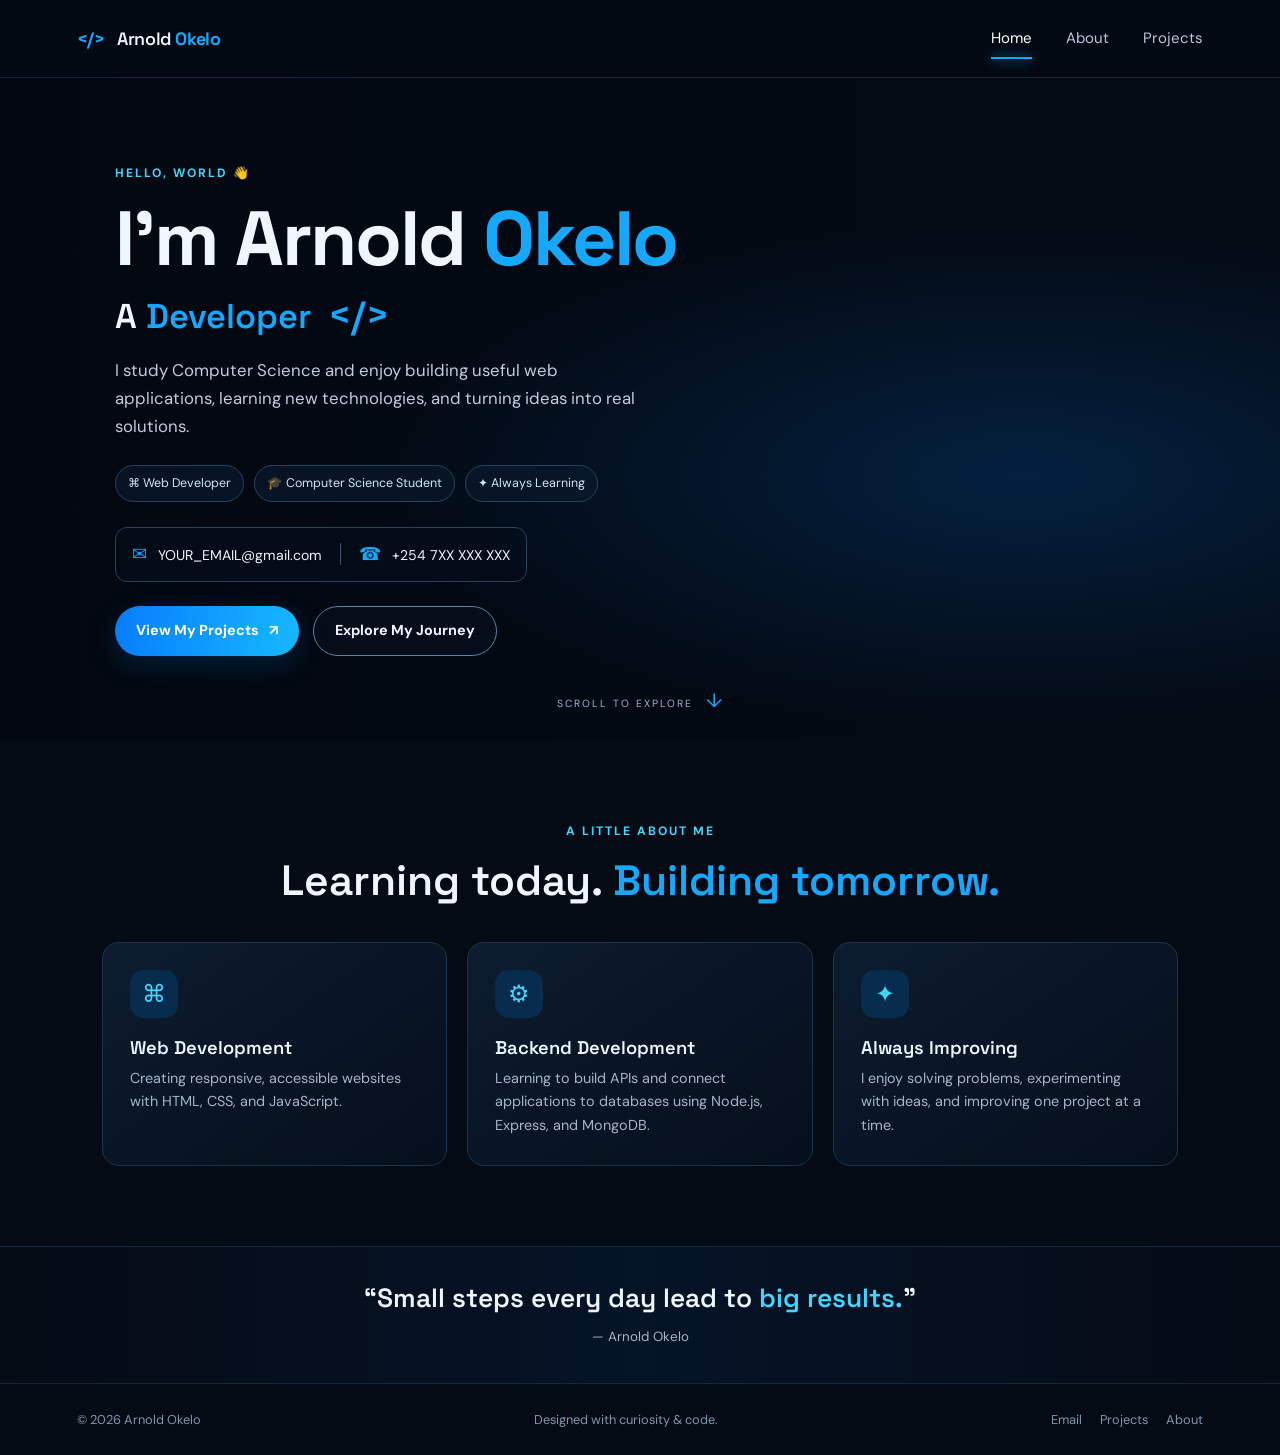
==== index.html @ e03dd4ee "Add files via upload" ====
<!DOCTYPE html>
<html lang="en">
<head>
  <meta charset="UTF-8">
  <meta name="viewport" content="width=device-width, initial-scale=1.0">
  <meta name="description" content="Arnold Okelo — Computer Science student and developer portfolio.">
  <title>Arnold Okelo | Developer</title>
  <link rel="stylesheet" href="style.css">
  <script src="script.js" defer></script>
</head>
<body>
  <header class="site-header">
    <a class="brand" href="index.html"><span class="brand-mark">&lt;/&gt;</span> Arnold <b>Okelo</b></a>
    <button class="menu-toggle" aria-label="Toggle navigation" aria-expanded="false"><span></span><span></span><span></span></button>
    <nav class="nav-links">
      <a class="active" href="index.html">Home</a><a href="about.html">About</a><a href="projects.html">Projects</a>
    </nav>
  </header>

  <main>
    <section class="hero">
      <div class="hero-content">
        <p class="eyebrow">HELLO, WORLD 👋</p>
        <h1>I'm Arnold <span>Okelo</span></h1>
        <h2>A <span class="typed-role">Developer</span> <span class="code-mark">&lt;/&gt;</span></h2>
        <p class="hero-copy">I study Computer Science and enjoy building useful web applications, learning new technologies, and turning ideas into real solutions.</p>
        <div class="pills"><span>⌘ Web Developer</span><span>🎓 Computer Science Student</span><span>✦ Always Learning</span></div>
        <div class="contact-strip">
          <a href="mailto:YOUR_EMAIL@gmail.com"><span>✉</span> YOUR_EMAIL@gmail.com</a>
          <i></i>
          <a href="tel:+254700000000"><span>☎</span> +254 7XX XXX XXX</a>
        </div>
        <div class="hero-actions">
          <a class="button primary" href="projects.html">View My Projects <span>↗</span></a>
          <a class="button outline" href="about.html">Explore My Journey</a>
        </div>
      </div>
      <div class="scroll-note">SCROLL TO EXPLORE <span>↓</span></div>
    </section>

    <section class="section">
      <div class="section-heading"><p class="eyebrow">A LITTLE ABOUT ME</p><h2>Learning today. <span>Building tomorrow.</span></h2></div>
      <div class="feature-grid">
        <article class="feature-card"><div class="feature-icon">⌘</div><h3>Web Development</h3><p>Creating responsive, accessible websites with HTML, CSS, and JavaScript.</p></article>
        <article class="feature-card"><div class="feature-icon">⚙</div><h3>Backend Development</h3><p>Learning to build APIs and connect applications to databases using Node.js, Express, and MongoDB.</p></article>
        <article class="feature-card"><div class="feature-icon">✦</div><h3>Always Improving</h3><p>I enjoy solving problems, experimenting with ideas, and improving one project at a time.</p></article>
      </div>
    </section>

    <section class="quote-band"><p>“Small steps every day lead to <span>big results.</span>”</p><small>— Arnold Okelo</small></section>
  </main>

  <footer class="footer"><span>© <span data-year></span> Arnold Okelo</span><span>Designed with curiosity &amp; code.</span><div class="footer-links"><a href="mailto:YOUR_EMAIL@gmail.com">Email</a><a href="projects.html">Projects</a><a href="about.html">About</a></div></footer>
</body>
</html>
---- style.css ----
@import url('https://fonts.googleapis.com/css2?family=DM+Sans:wght@400;500;600;700&family=Space+Grotesk:wght@400;500;600;700&display=swap');
:root{--bg:#050b15;--panel:#0a1423;--panel2:#0d1b2d;--line:#1a3551;--text:#eef6ff;--muted:#a5b6ca;--blue:#16a8ff;--cyan:#42d5ff;--purple:#8365ff}
*{box-sizing:border-box}html{scroll-behavior:smooth}body{margin:0;background:var(--bg);color:var(--text);font-family:'DM Sans',sans-serif;line-height:1.65}a{color:inherit;text-decoration:none}button{font:inherit}.site-header{height:78px;display:flex;align-items:center;justify-content:space-between;padding:0 clamp(22px,6vw,90px);background:rgba(4,10,20,.92);border-bottom:1px solid rgba(58,124,178,.25);position:sticky;top:0;z-index:20;backdrop-filter:blur(16px)}.brand{font-family:'Space Grotesk',sans-serif;font-size:1.12rem;font-weight:600;letter-spacing:-.4px}.brand b,.brand-mark{color:var(--blue)}.brand-mark{font-weight:700;margin-right:8px}.nav-links{display:flex;gap:34px;align-items:center}.nav-links a{font-size:.94rem;color:#b9c7d8;position:relative;padding:8px 0}.nav-links a:hover,.nav-links a.active{color:white}.nav-links a.active:after{content:"";position:absolute;height:2px;width:100%;bottom:0;left:0;background:var(--blue);box-shadow:0 0 12px var(--blue)}.menu-toggle{display:none;background:none;border:0;padding:8px}.menu-toggle span{display:block;width:24px;height:2px;background:#eaf5ff;margin:5px}
.hero{min-height:660px;display:flex;align-items:center;padding:85px clamp(22px,9vw,140px);position:relative;isolation:isolate;overflow:hidden;background:linear-gradient(90deg,rgba(3,8,16,.98) 0%,rgba(3,9,19,.92) 38%,rgba(3,9,19,.45) 72%,rgba(3,9,19,.42) 100%),linear-gradient(0deg,#050b15 0%,transparent 23%),url('https://images.unsplash.com/photo-1496181133206-80ce9b88a853?auto=format&fit=crop&w=2000&q=85') center/cover no-repeat}.hero:after{content:"";position:absolute;inset:0;z-index:-1;background:radial-gradient(ellipse at 80% 60%,rgba(0,134,255,.18),transparent 45%);pointer-events:none}.hero-content{max-width:670px;position:relative;z-index:1}.eyebrow{color:var(--cyan);font-size:.76rem;font-weight:700;letter-spacing:2px;margin:0 0 14px}.hero h1,.page-intro h1{font:700 clamp(2.7rem,6vw,5rem)/1.07 'Space Grotesk',sans-serif;letter-spacing:-2px;margin:0 0 12px}.hero h1 span,.hero h2 span,.section-heading h2 span,.page-intro h1 span,.learning-panel h2 span{color:var(--blue)}.hero h2{font:600 clamp(1.5rem,3vw,2.15rem) 'Space Grotesk',sans-serif;margin:0 0 18px}.code-mark{color:var(--cyan);font-size:1.1em;margin-left:8px}.hero-copy{max-width:520px;color:#c0cede;font-size:1.05rem}.pills{display:flex;flex-wrap:wrap;gap:10px;margin:25px 0}.pills span,.tags span{border:1px solid #234360;background:rgba(9,25,43,.7);border-radius:99px;padding:7px 12px;font-size:.78rem;color:#d3e5f7}.contact-strip{display:flex;align-items:center;gap:18px;flex-wrap:wrap;border:1px solid #244461;background:rgba(3,12,24,.75);border-radius:12px;padding:12px 16px;width:max-content;max-width:100%;font-size:.88rem}.contact-strip a span{color:var(--blue);font-size:1.1rem;margin-right:7px}.contact-strip i{height:22px;width:1px;background:#35516d}.hero-actions{display:flex;gap:14px;flex-wrap:wrap;margin-top:24px}.button{display:inline-flex;align-items:center;justify-content:center;gap:10px;padding:12px 21px;border-radius:99px;font-weight:700;font-size:.9rem;transition:transform .2s,box-shadow .2s}.button:hover{transform:translateY(-2px)}.primary{background:linear-gradient(100deg,#087cff,#16b9ff);color:white;box-shadow:0 8px 28px rgba(0,132,255,.18)}.outline{border:1px solid #5a83a7;background:rgba(5,15,28,.7)}.outline:hover{border-color:var(--cyan)}.scroll-note{position:absolute;bottom:24px;left:50%;transform:translateX(-50%);font-size:.65rem;letter-spacing:2px;color:#9eb6ce}.scroll-note span{color:var(--blue);font-size:1.2rem;margin-left:8px}.section{padding:80px clamp(22px,8vw,120px)}.section-heading{text-align:center;margin:0 auto 36px;max-width:720px}.section-heading h2{font:600 clamp(1.8rem,3.6vw,2.65rem)/1.2 'Space Grotesk',sans-serif;margin:0 0 12px}.feature-grid{display:grid;grid-template-columns:repeat(3,1fr);gap:20px;max-width:1150px;margin:auto}.feature-card,.panel,.tech-card,.project-card{background:linear-gradient(145deg,rgba(13,29,48,.96),rgba(6,15,28,.96));border:1px solid var(--line);border-radius:17px}.feature-card{padding:27px}.feature-icon{display:grid;place-items:center;width:48px;height:48px;border-radius:14px;background:#082c4d;color:var(--cyan);font-size:1.5rem}.feature-card h3{font:600 1.15rem 'Space Grotesk',sans-serif;margin:18px 0 8px}.feature-card p,.tech-card p,.project-body>p:not(.project-type){color:var(--muted);font-size:.9rem;margin:0}.quote-band{padding:34px 20px;text-align:center;border-top:1px solid #11283e;border-bottom:1px solid #11283e;background:linear-gradient(90deg,transparent,rgba(0,119,255,.08),transparent)}.quote-band p{font:600 clamp(1.15rem,2.5vw,1.65rem) 'Space Grotesk',sans-serif;margin:0 0 8px}.quote-band p span{color:var(--cyan)}.quote-band small{color:var(--muted)}.footer{padding:25px clamp(22px,6vw,90px);display:flex;justify-content:space-between;align-items:center;gap:15px;flex-wrap:wrap;color:#8196ad;font-size:.8rem}.footer-links{display:flex;gap:18px}.footer a:hover{color:var(--cyan)}
.page-main{min-height:70vh}.page-intro{text-align:center;padding:76px 22px 48px;background:radial-gradient(ellipse at 50% 0%,rgba(0,119,255,.16),transparent 65%)}.page-intro h1{font-size:clamp(2.5rem,5vw,4rem);letter-spacing:-1.5px}.page-intro>p:last-child{color:var(--muted);margin:14px auto 0;max-width:700px}.about-layout{display:grid;grid-template-columns:.92fr 1.08fr;gap:22px;padding:0 clamp(22px,8vw,120px);max-width:1400px;margin:0 auto}.panel{padding:28px}.bio-panel h2,.skills-panel h2,.learning-panel h2{font:600 1.45rem 'Space Grotesk',sans-serif;margin:12px 0}.bio-panel>p{font-size:.92rem;color:var(--muted)}.avatar{width:68px;height:68px;border:1px solid #176db2;background:radial-gradient(circle at 35% 30%,#123e68,#071321);border-radius:20px;display:grid;place-items:center;font:700 1.4rem 'Space Grotesk';color:var(--cyan)}.bio-facts{border-top:1px solid var(--line);margin-top:24px;padding-top:12px}.bio-facts p{display:grid;grid-template-columns:24px 90px 1fr;gap:7px;align-items:center;font-size:.82rem}.bio-facts p span:first-child{color:var(--cyan)}.bio-facts p span:last-child{color:#c3d1e1;overflow-wrap:anywhere}.compact{text-align:left;margin-bottom:25px}.compact h2{margin:0 0 5px}.muted{font-size:.83rem;color:var(--muted);margin:0}.skill{margin:18px 0}.skill>div:first-child{display:flex;justify-content:space-between;font-size:.86rem;margin-bottom:8px}.skill b{color:var(--cyan);font-size:.8rem}.progress{height:8px;background:#172b40;border-radius:99px;overflow:hidden}.progress span{display:block;height:100%;border-radius:99px;background:linear-gradient(90deg,#087cff,#35d4ff);box-shadow:0 0 12px #087cff66}.tech-grid{display:grid;grid-template-columns:repeat(4,1fr);gap:18px;max-width:1200px;margin:auto}.tech-card{padding:24px;position:relative}.tech-card h3{font:600 1.1rem 'Space Grotesk',sans-serif;margin:12px 0 7px}.tech-symbol{display:grid;place-items:center;width:44px;height:44px;border-radius:12px;background:#0c2a45;color:var(--cyan);font-weight:700;font-size:1.1rem}.tech-card.favourite{border-color:#2674a9;box-shadow:inset 0 0 30px #087cff0a}.tech-card small{display:inline-block;color:var(--cyan);font-size:.62rem;letter-spacing:1px;margin-top:14px}.learning-panel{margin:0 clamp(22px,8vw,120px) 70px;display:flex;justify-content:space-between;align-items:center;gap:25px;background:linear-gradient(110deg,#0b1a2d,#091326)}.learning-panel>div{max-width:720px}.learning-panel h2{margin:0 0 8px}.learning-panel p:last-child{color:var(--muted);margin-bottom:0}.filter-bar{display:flex;justify-content:center;gap:10px;flex-wrap:wrap;padding:0 20px 30px}.filter{border:1px solid var(--line);background:#091523;color:#aebfd2;border-radius:99px;padding:9px 17px;cursor:pointer;font-size:.82rem}.filter:hover,.filter.active{background:#087cff;color:white;border-color:#087cff}.project-grid{display:grid;grid-template-columns:repeat(3,minmax(0,1fr));gap:20px;padding:0 clamp(22px,7vw,100px) 65px;max-width:1500px;margin:auto}.project-card{overflow:hidden;transition:transform .2s,border-color .2s}.project-card:hover{transform:translateY(-4px);border-color:#2778ad}.project-art{height:175px;position:relative;display:flex;align-items:center;justify-content:center;overflow:hidden}.project-art>span{font:700 3rem 'Space Grotesk';color:#d9f4ff;position:absolute;left:20px;top:10px;text-shadow:0 0 25px #16a8ff}.art-expense{background:radial-gradient(circle at 80% 20%,#0b6d83,#071627 60%)}.mini-window{width:72%;height:115px;border:1px solid #236079;border-radius:9px;background:#0b1a2a;padding:13px;display:flex;flex-direction:column;gap:4px;box-shadow:0 12px 35px #0006}.mini-window b{font-size:.57rem;letter-spacing:1px;color:#90c8dc}.mini-window strong{font-size:1.5rem;color:#f4fbff}.mini-window small{font-size:.62rem;color:#92a9bc}.mini-bars{display:flex;align-items:end;gap:6px;height:23px}.mini-bars i{display:block;width:18%;background:linear-gradient(#19d7dc,#087cff);border-radius:4px 4px 0 0;height:60%}.mini-bars i:nth-child(2){height:90%}.mini-bars i:nth-child(3){height:45%}.mini-bars i:nth-child(4){height:75%}.art-library{background:radial-gradient(circle at 80% 20%,#1d3b75,#081426 65%)}.library-lines{width:55%;display:grid;gap:10px;margin-left:45px}.library-lines i,.portfolio-lines i,.api-lines i{height:13px;border-radius:4px;background:#28557a}.library-lines i:nth-child(2){width:75%}.library-lines i:nth-child(3){width:90%}.library-lines i:nth-child(4){width:60%}.art-portfolio{background:linear-gradient(120deg,#071323,#142c50,#071323)}.portfolio-lines{display:grid;gap:10px;width:48%;margin-left:50px}.portfolio-lines i{height:7px;background:#138fff}.portfolio-lines i:nth-child(2){width:80%}.portfolio-lines i:nth-child(3){width:55%}.art-api{background:radial-gradient(circle at 80% 20%,#254a43,#071526 60%)}.api-lines{display:grid;gap:8px;width:55%;margin-left:50px}.api-lines i{height:8px;background:#2bbd98}.api-lines i:nth-child(2){width:70%}.api-lines i:nth-child(3){width:85%}.art-market{background:radial-gradient(circle at 80% 20%,#523b86,#0a1527 65%)}.market-circles{display:flex;gap:12px;margin-left:55px}.market-circles i{width:37px;height:48px;border-radius:8px;background:#1a9cd0;box-shadow:0 0 20px #16a8ff33}.market-circles i:nth-child(2){background:#8b6bff;height:58px}.market-circles i:nth-child(3){background:#29c3a5;height:42px}.project-body{padding:20px}.project-type{font-size:.65rem;letter-spacing:1.5px;color:var(--cyan);font-weight:700;margin:0 0 6px}.project-body h2,.add-project h2{font:600 1.2rem 'Space Grotesk',sans-serif;margin:0 0 8px}.tags{display:flex;flex-wrap:wrap;gap:6px;margin:17px 0}.tags span{font-size:.67rem;padding:4px 9px;color:#bde8ff}.project-links{display:flex;gap:16px;flex-wrap:wrap;border-top:1px solid var(--line);padding-top:14px;margin-top:15px}.project-link{font-size:.78rem;font-weight:700;color:var(--cyan)}.project-link:hover{text-decoration:underline}.add-project{display:flex;align-items:center;justify-content:center;flex-direction:column;text-align:center;padding:28px;min-height:350px;border-style:dashed;background:linear-gradient(145deg,#091523,#070f1b)}.add-project p{color:var(--muted);font-size:.88rem}.add-circle{width:55px;height:55px;border:1px solid #235a7e;border-radius:50%;display:grid;place-items:center;color:var(--cyan);font-size:2rem;margin-bottom:14px}.project-cta{display:flex;align-items:center;justify-content:center;gap:22px;flex-wrap:wrap}
@media(max-width:900px){.hero{min-height:620px;background-position:62% center}.feature-grid{grid-template-columns:1fr 1fr}.feature-card:last-child{grid-column:span 2}.about-layout{grid-template-columns:1fr}.tech-grid{grid-template-columns:1fr 1fr}.project-grid{grid-template-columns:repeat(2,minmax(0,1fr))}.learning-panel{margin-bottom:45px}}
@media(max-width:650px){.site-header{height:68px;padding:0 20px}.menu-toggle{display:block;cursor:pointer}.nav-links{display:none;position:absolute;top:67px;left:0;right:0;background:#07111f;border-bottom:1px solid var(--line);padding:18px 24px;flex-direction:column;align-items:flex-start;gap:12px}.nav-links.open{display:flex}.nav-links a{width:100%}.hero{min-height:680px;padding:65px 23px 90px;background-position:65% center;background-image:linear-gradient(90deg,rgba(3,8,16,.97),rgba(3,8,16,.75)),linear-gradient(0deg,#050b15 0%,transparent 45%),url('https://images.unsplash.com/photo-1496181133206-80ce9b88a853?auto=format&fit=crop&w=1200&q=85')}.hero h1{font-size:clamp(2.7rem,13vw,4rem)}.hero-copy{font-size:.96rem}.contact-strip{width:100%;gap:8px;flex-direction:column;align-items:flex-start}.contact-strip i{display:none}.pills{gap:7px}.pills span{font-size:.72rem}.section{padding:58px 22px}.feature-grid{grid-template-columns:1fr}.feature-card:last-child{grid-column:auto}.page-intro{padding:60px 22px 38px}.about-layout{padding:0 18px}.panel{padding:22px}.bio-facts p{grid-template-columns:22px 75px 1fr;font-size:.75rem}.tech-grid{grid-template-columns:1fr 1fr;gap:12px}.tech-card{padding:17px}.learning-panel{margin:0 18px 45px;align-items:flex-start;flex-direction:column}.project-grid{grid-template-columns:1fr;padding:0 18px 45px}.project-art{height:190px}.project-cta{flex-direction:column}.footer{justify-content:center;text-align:center;flex-direction:column;gap:7px}.scroll-note{bottom:15px}}
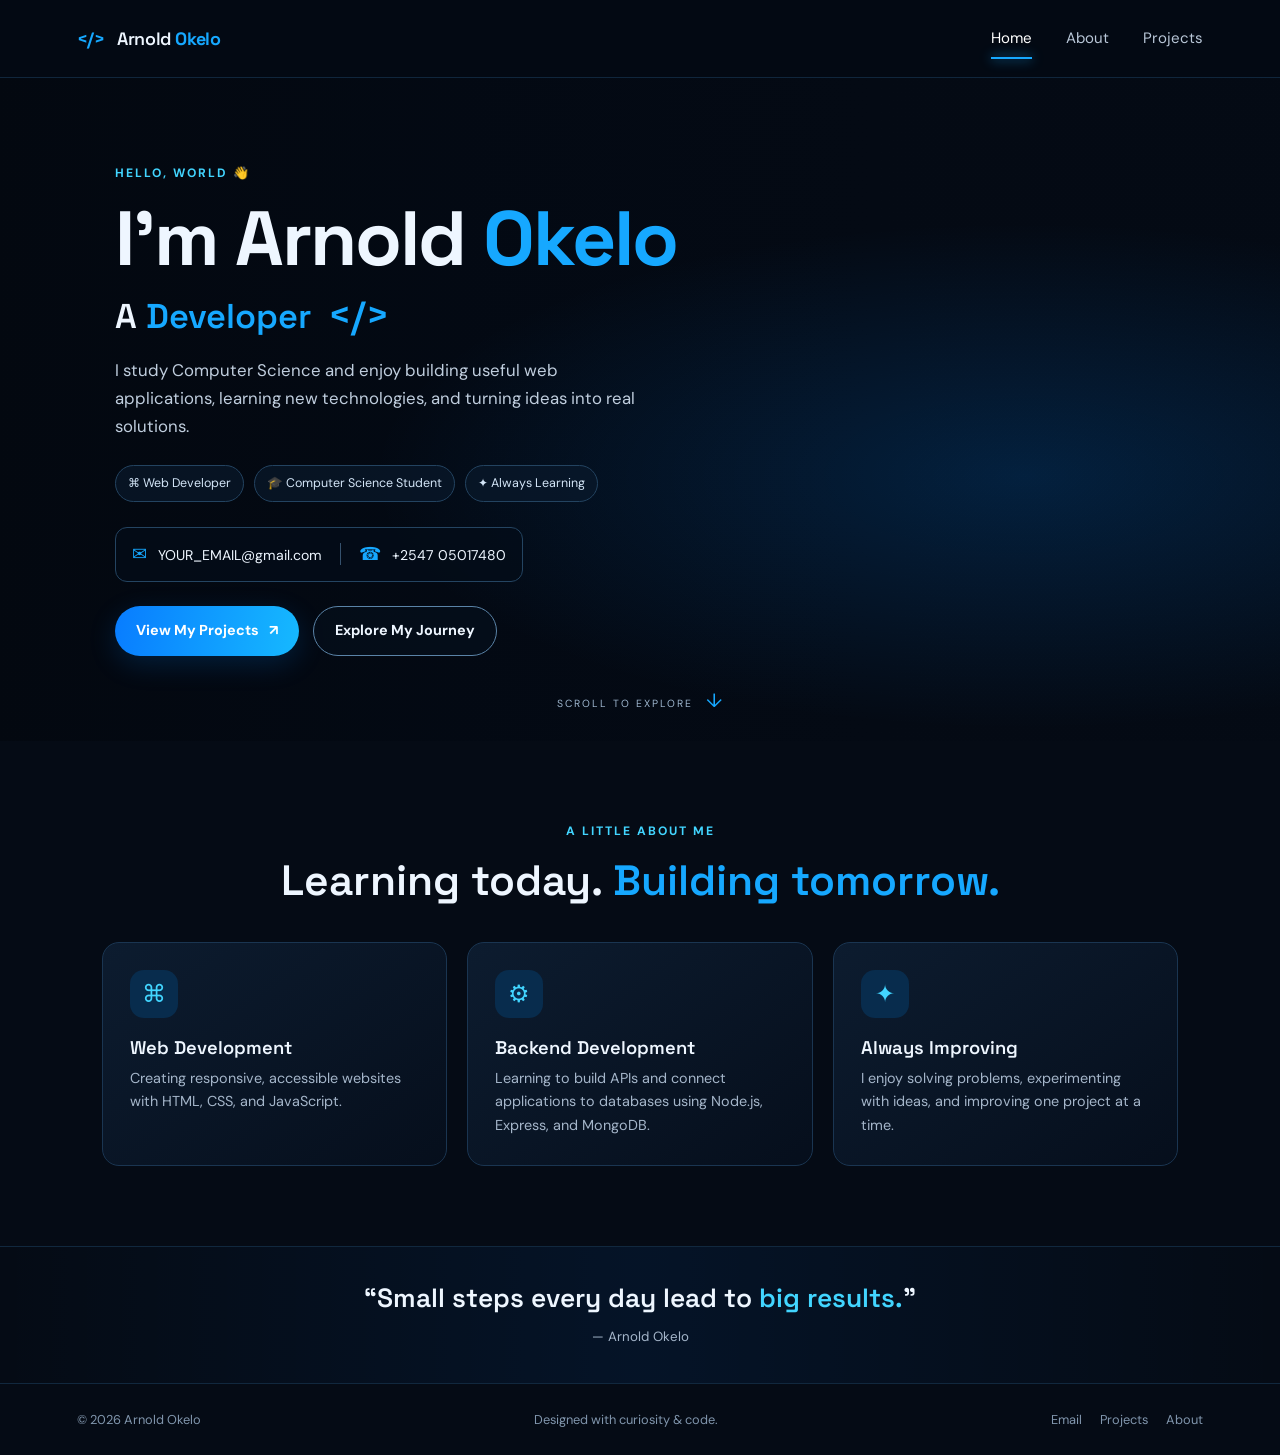
==== commit 328ac019: "Update index.html" ====
--- a/index.html
+++ b/index.html
@@ -26,9 +26,9 @@
         <p class="hero-copy">I study Computer Science and enjoy building useful web applications, learning new technologies, and turning ideas into real solutions.</p>
         <div class="pills"><span>⌘ Web Developer</span><span>🎓 Computer Science Student</span><span>✦ Always Learning</span></div>
         <div class="contact-strip">
-          <a href="mailto:YOUR_EMAIL@gmail.com"><span>✉</span> YOUR_EMAIL@gmail.com</a>
+          <a href="mailto: arnoldokelo17@gmail.com"><span>✉</span> YOUR_EMAIL@gmail.com</a>
           <i></i>
-          <a href="tel:+254700000000"><span>☎</span> +254 7XX XXX XXX</a>
+          <a href="tel:+254705017480"><span>☎</span> +2547 05017480</a>
         </div>
         <div class="hero-actions">
           <a class="button primary" href="projects.html">View My Projects <span>↗</span></a>
@@ -52,4 +52,4 @@
 
   <footer class="footer"><span>© <span data-year></span> Arnold Okelo</span><span>Designed with curiosity &amp; code.</span><div class="footer-links"><a href="mailto:YOUR_EMAIL@gmail.com">Email</a><a href="projects.html">Projects</a><a href="about.html">About</a></div></footer>
 </body>
-</html>+</html>
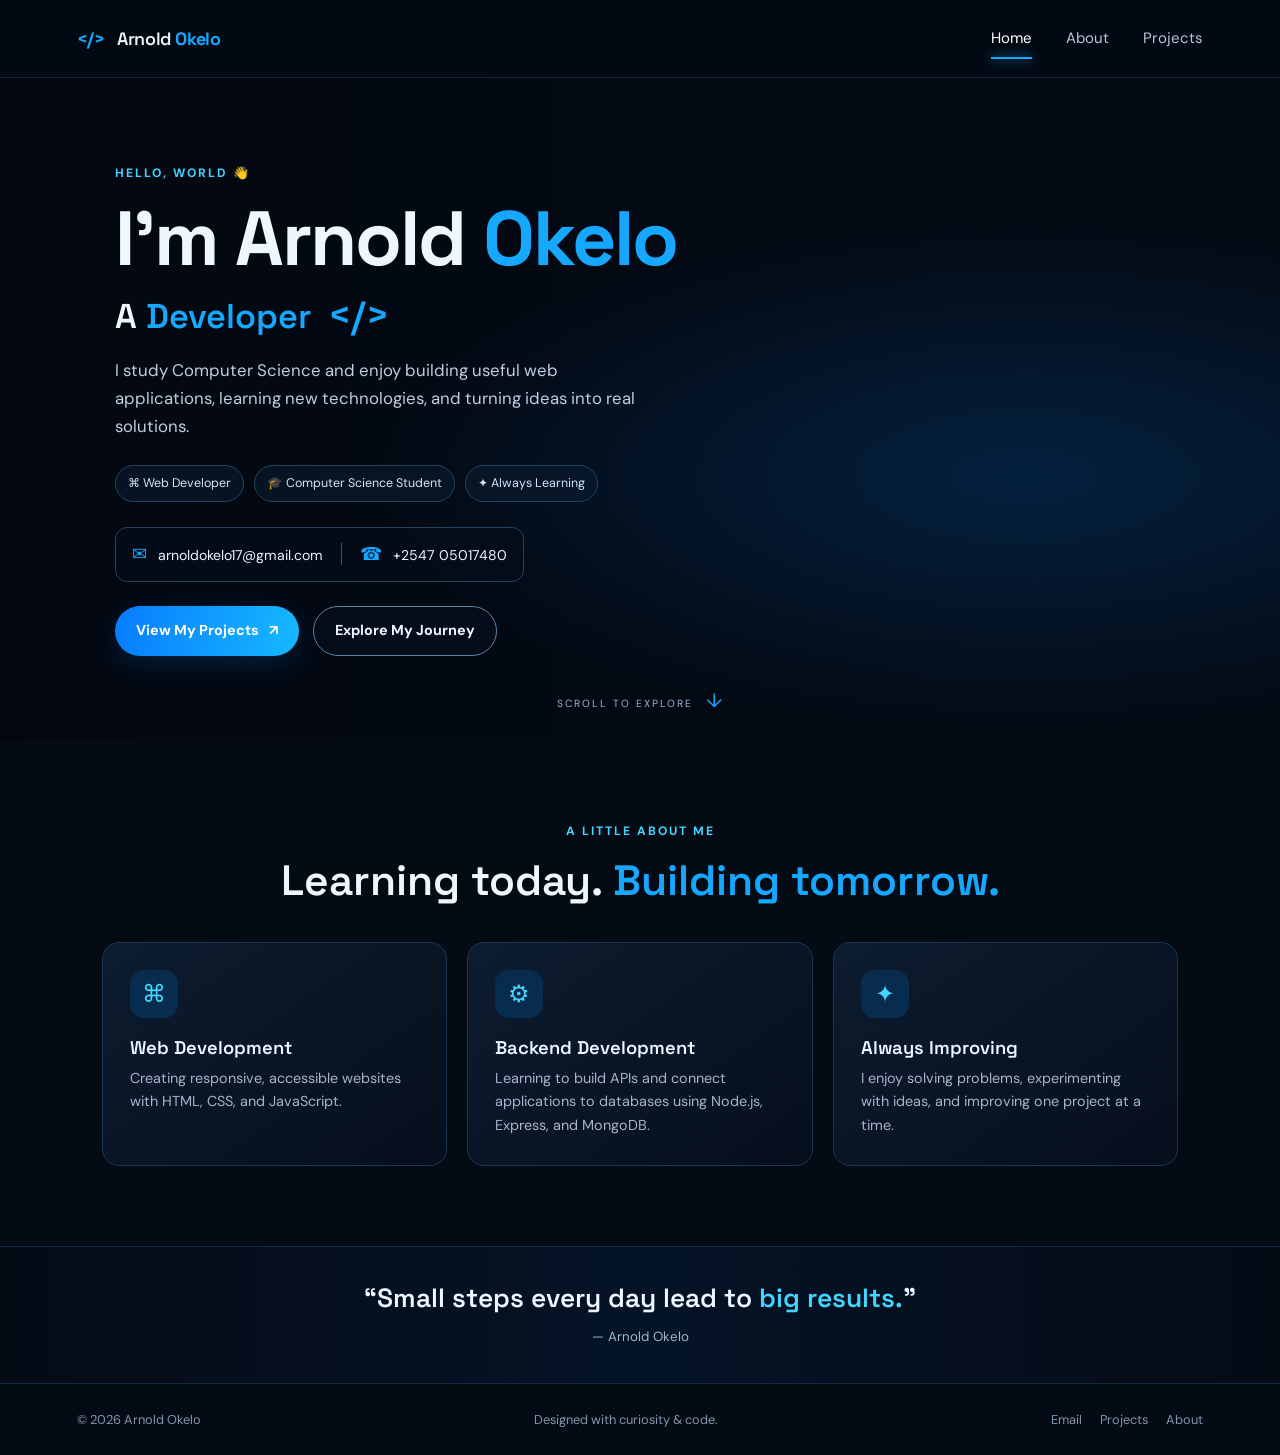
==== commit 80e882f4: "Update index.html" ====
--- a/index.html
+++ b/index.html
@@ -26,7 +26,7 @@
         <p class="hero-copy">I study Computer Science and enjoy building useful web applications, learning new technologies, and turning ideas into real solutions.</p>
         <div class="pills"><span>⌘ Web Developer</span><span>🎓 Computer Science Student</span><span>✦ Always Learning</span></div>
         <div class="contact-strip">
-          <a href="mailto: arnoldokelo17@gmail.com"><span>✉</span> YOUR_EMAIL@gmail.com</a>
+          <a href="mailto: arnoldokelo17@gmail.com"><span>✉</span> arnoldokelo17@gmail.com</a>
           <i></i>
           <a href="tel:+254705017480"><span>☎</span> +2547 05017480</a>
         </div>
